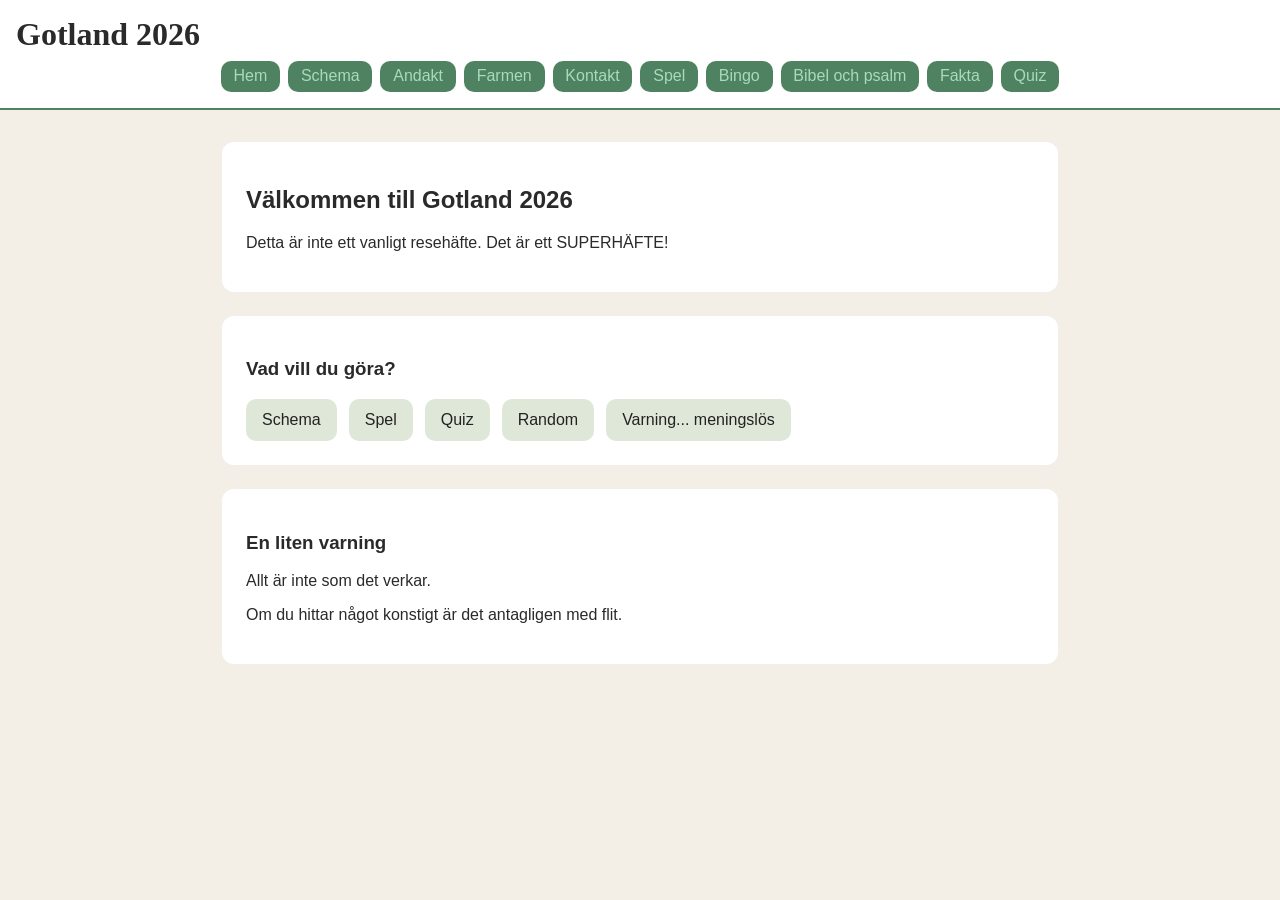
==== index.html @ 82729974 "Add files via upload" ====
<!DOCTYPE html>
<html lang="sv">
<head>
  <meta charset="UTF-8">
  <meta name="viewport" content="width=device-width, initial-scale=1.0">
  <title>Gotland 2026</title>
  <link rel="stylesheet" href="styles/style.css">
</head>
<body>
  <header>
    <h1>Gotland 2026</h1>
    <nav>
      <a aria-label="Hem" href="index.html">Hem</a>
      <a aria-label="Schema" href="schema.html">Schema</a>
      <a aria-label="Andakt" href="andakt.html">Andakt</a>
      <a aria-label="Farmen" href="farmen.html">Farmen</a>
      <a aria-label="Kontakt" href="kontakt.html">Kontakt</a>
      <a aria-label="Spel" href="spel.html">Spel</a>
      <a aria-label="Bingo" href="bingo.html">Bingo</a>
      <a aria-label="Bibel och psalm" href="bibel_och_psalm.html">Bibel och psalm</a>
      <a aria-label="Fakta" href="fakta.html">Fakta</a>
      <a aria-label="Quiz" href="quiz.html">Quiz</a>
    </nav>
  </header>

<main>

  <section>
    <h2>Välkommen till Gotland 2026</h2>
    <p>Detta är inte ett vanligt resehäfte. Det är ett SUPERHÄFTE!</p>
  </section>

  <section>
    <h3>Vad vill du göra?</h3>
    <div class="start-links">
    <a href="schema.html">Schema</a>
    <a href="spel.html">Spel</a>
    <a href="quiz.html">Quiz</a>
    <a href="fakta.html">Random</a>
    <button id="meaningless-btn" type="button">
  Varning... meningslös
</button></div>
  </section>

  <section>
    <h3>En liten varning</h3>
    <p>Allt är inte som det verkar.</p>
    <p>Om du hittar något konstigt är det antagligen med flit.</p>
  </section>

</main>

  <script src="scripts/main.js"></script>
</body>
</html>
---- styles/style.css ----
:root {
  /* 🎨 Färger */
   --color-bg: #f4efe6;
  --color-surface: #ffffff;
  --color-primary: #6b8f71;
  --color-secondary: #4f8261;
  --color-accent: #e6a85c;
  --color-text: #2a2a2a;

  --font-main: Arial, sans-serif;
  --font-heading: Georgia, serif;

  /* 📏 Storlekar */
  --radius: 10px;
  --spacing: 1rem;
}

* {
  box-sizing: border-box;
}

body {
  margin: 0;
  font-family: var(--font-main);
  background-color: var(--color-bg);
  color: var(--color-text);
}

header {
  background-color: var(--color-surface);
  padding: var(--spacing);
  border-bottom: 2px solid var(--color-secondary);
}

h1 {
  margin: 0 0 0.5rem 0;
  font-family: var(--font-heading);
}

nav {
  display: flex;
  flex-wrap: wrap;
  justify-content: center;
  gap: 0.5rem;
}

nav a {
  text-decoration: none;
  color: rgba(183, 235, 201, 0.849);
  background-color: var(--color-secondary);
  padding: 0.4rem 0.8rem;
  border-radius: var(--radius);
  transition: 0.2s;
}

nav a:hover {
  background-color: var(--color-accent);
}

main {
  max-width: 900px;
  margin: 0 auto;
  padding: 2rem;
}

section {
  background: white;
  padding: 1.5rem;
  border-radius: 12px;
  margin-bottom: 1.5rem;
}

.start-links {
  display: flex;
  flex-wrap: wrap;
  gap: 0.75rem;
}

.start-links a,
.start-links button {
  padding: 0.75rem 1rem;
  border: none;
  border-radius: 10px;
  background: #dfe8d8;
  color: #222;
  text-decoration: none;
  font: inherit;
  cursor: pointer;
}

#meaningless-btn.burning {
  background: #ff4d4d;
  color: white;
  box-shadow:
    0 0 10px #ff4d4d,
    0 0 20px #ff1a1a,
    0 0 40px #ff0000;
  animation: burnPulse 1s infinite;
}

@keyframes burnPulse {
  0% {
    box-shadow:
      0 0 5px #ff4d4d,
      0 0 10px #ff1a1a;
  }
  50% {
    box-shadow:
      0 0 20px #ff4d4d,
      0 0 40px #ff0000,
      0 0 60px #ff0000;
  }
  100% {
    box-shadow:
      0 0 5px #ff4d4d,
      0 0 10px #ff1a1a;
  }
}

@media screen and (max-width: 768px) {
  main {
    padding: 1rem;
  }
}
@media screen and (max-width: 480px) {
  nav {
    flex-direction: column;
  } 
}
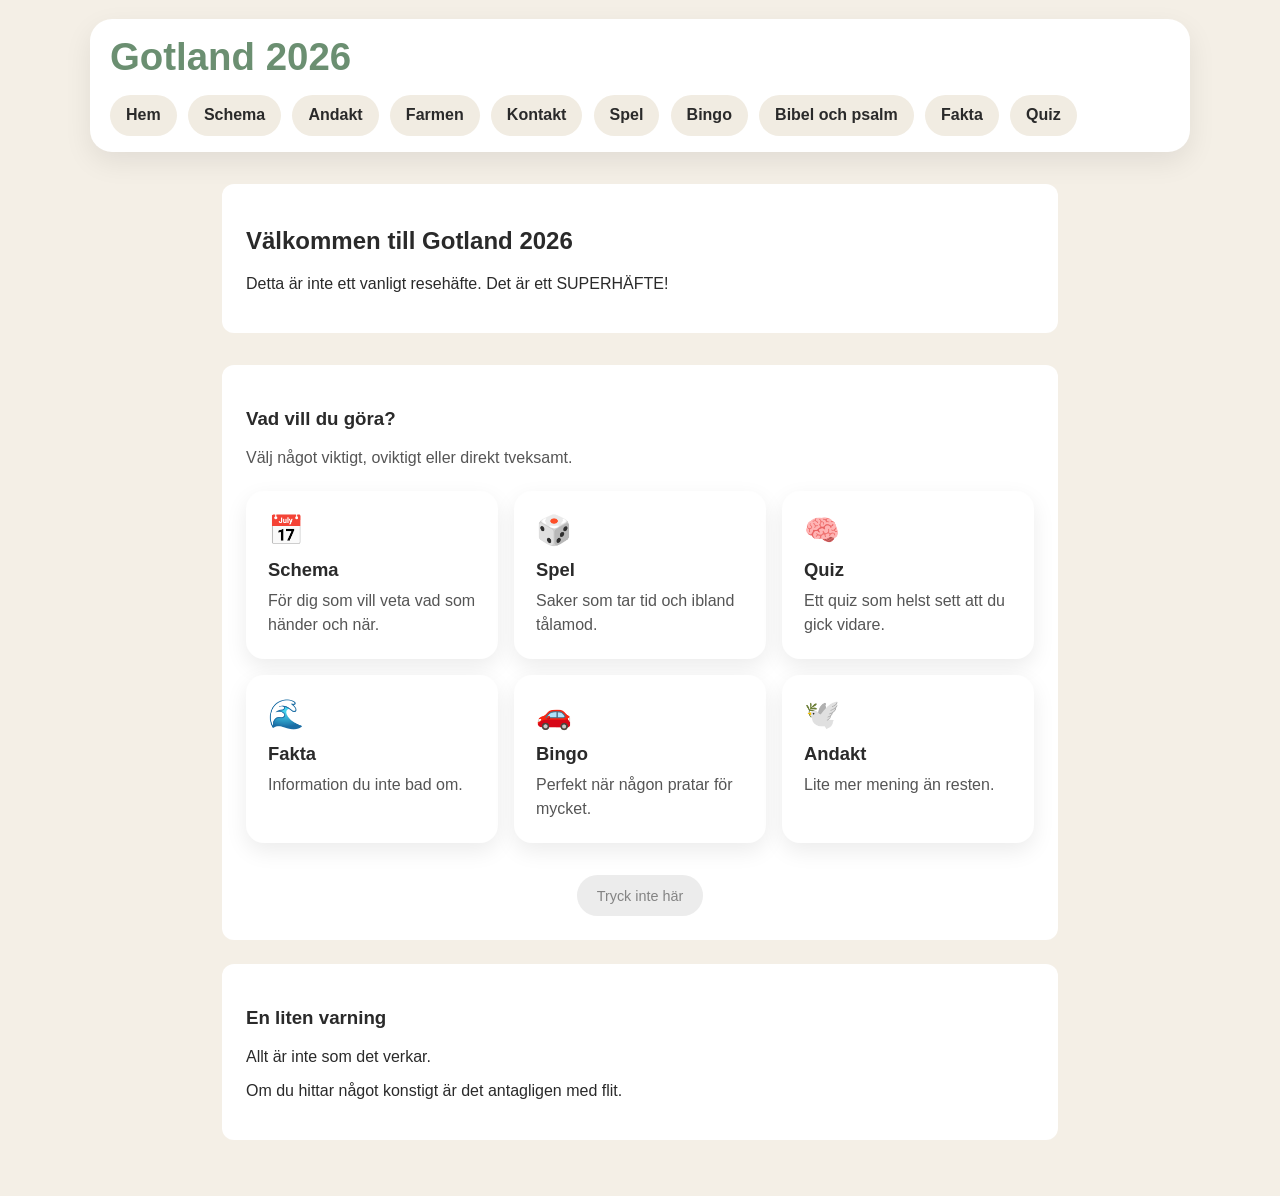
==== commit e09b186d: "Add files via upload" ====
--- a/index.html
+++ b/index.html
@@ -7,21 +7,21 @@
   <link rel="stylesheet" href="styles/style.css">
 </head>
 <body>
-  <header>
-    <h1>Gotland 2026</h1>
-    <nav>
-      <a aria-label="Hem" href="index.html">Hem</a>
-      <a aria-label="Schema" href="schema.html">Schema</a>
-      <a aria-label="Andakt" href="andakt.html">Andakt</a>
-      <a aria-label="Farmen" href="farmen.html">Farmen</a>
-      <a aria-label="Kontakt" href="kontakt.html">Kontakt</a>
-      <a aria-label="Spel" href="spel.html">Spel</a>
-      <a aria-label="Bingo" href="bingo.html">Bingo</a>
-      <a aria-label="Bibel och psalm" href="bibel_och_psalm.html">Bibel och psalm</a>
-      <a aria-label="Fakta" href="fakta.html">Fakta</a>
-      <a aria-label="Quiz" href="quiz.html">Quiz</a>
-    </nav>
-  </header>
+ <header>
+  <h1>Gotland 2026</h1>
+  <nav class="main-nav">
+    <a class="nav-link" aria-label="Hem" href="index.html">Hem</a>
+    <a class="nav-link" aria-label="Schema" href="schema.html">Schema</a>
+    <a class="nav-link" aria-label="Andakt" href="andakt.html">Andakt</a>
+    <a class="nav-link" aria-label="Farmen" href="farmen.html">Farmen</a>
+    <a class="nav-link" aria-label="Kontakt" href="kontakt.html">Kontakt</a>
+    <a class="nav-link" aria-label="Spel" href="spel.html">Spel</a>
+    <a class="nav-link" aria-label="Bingo" href="bingo.html">Bingo</a>
+    <a class="nav-link" aria-label="Bibel och psalm" href="bibel_och_psalm.html">Bibel och psalm</a>
+    <a class="nav-link" aria-label="Fakta" href="fakta.html">Fakta</a>
+    <a class="nav-link" aria-label="Quiz" href="quiz.html">Quiz</a>
+  </nav>
+</header>
 
 <main>
 
@@ -30,17 +30,53 @@
     <p>Detta är inte ett vanligt resehäfte. Det är ett SUPERHÄFTE!</p>
   </section>
 
-  <section>
-    <h3>Vad vill du göra?</h3>
-    <div class="start-links">
-    <a href="schema.html">Schema</a>
-    <a href="spel.html">Spel</a>
-    <a href="quiz.html">Quiz</a>
-    <a href="fakta.html">Random</a>
-    <button id="meaningless-btn" type="button">
-  Varning... meningslös
-</button></div>
-  </section>
+  <section class="start-section">
+  <h3>Vad vill du göra?</h3>
+  <p class="start-intro">Välj något viktigt, oviktigt eller direkt tveksamt.</p>
+
+  <div class="card-grid">
+    <a href="schema.html" class="start-card">
+      <span class="card-icon">📅</span>
+      <h4>Schema</h4>
+      <p>För dig som vill veta vad som händer och när.</p>
+    </a>
+
+    <a href="spel.html" class="start-card">
+      <span class="card-icon">🎲</span>
+      <h4>Spel</h4>
+      <p>Saker som tar tid och ibland tålamod.</p>
+    </a>
+
+    <a href="quiz.html" class="start-card">
+      <span class="card-icon">🧠</span>
+      <h4>Quiz</h4>
+      <p>Ett quiz som helst sett att du gick vidare.</p>
+    </a>
+
+    <a href="fakta.html" class="start-card strange-card">
+      <span class="card-icon">🌊</span>
+      <h4>Fakta</h4>
+      <p>Information du inte bad om.</p>
+    </a>
+
+    <a href="bingo.html" class="start-card">
+      <span class="card-icon">🚗</span>
+      <h4>Bingo</h4>
+      <p>Perfekt när någon pratar för mycket.</p>
+    </a>
+
+    <a href="andakt.html" class="start-card">
+      <span class="card-icon">🕊️</span>
+      <h4>Andakt</h4>
+      <p>Lite mer mening än resten.</p>
+    </a>
+  </div>
+
+  <!-- MENINGSLÖSA KNAPPEN -->
+  <div class="useless-container">
+    <button id="useless-btn">Tryck inte här</button>
+  </div>
+</section>
 
   <section>
     <h3>En liten varning</h3>
--- a/styles/style.css
+++ b/styles/style.css
@@ -27,40 +27,103 @@
 }
 
 header {
-  background-color: var(--color-surface);
-  padding: var(--spacing);
-  border-bottom: 2px solid var(--color-secondary);
-}
-
-h1 {
-  margin: 0 0 0.5rem 0;
-  font-family: var(--font-heading);
-}
-
-nav {
+  max-width: 1100px;
+  margin: 1.2rem auto 0;
+  padding: 1rem 1.25rem;
+  background: var(--color-surface);
+  border-radius: 22px;
+  box-shadow: 0 10px 28px rgba(0, 0, 0, 0.08);
+}
+
+header h1 {
+  margin: 0 0 1rem;
+  font-size: clamp(1.8rem, 3vw, 2.6rem);
+  color: var(--color-primary);
+}
+
+.main-nav {
   display: flex;
   flex-wrap: wrap;
-  justify-content: center;
-  gap: 0.5rem;
-}
-
-nav a {
+  gap: 0.7rem;
+}
+
+.nav-link {
+  display: inline-block;
+  padding: 0.7rem 1rem;
+  border-radius: 999px;
+  background: #f1ece2;
+  color: var(--color-text);
   text-decoration: none;
-  color: rgba(183, 235, 201, 0.849);
-  background-color: var(--color-secondary);
-  padding: 0.4rem 0.8rem;
-  border-radius: var(--radius);
-  transition: 0.2s;
-}
-
-nav a:hover {
-  background-color: var(--color-accent);
+  font-weight: 600;
+  transition: transform 0.15s ease, background 0.2s ease, box-shadow 0.2s ease;
+}
+
+.nav-link:hover {
+  background: var(--color-accent);
+  transform: translateY(-2px);
+  box-shadow: 0 6px 14px rgba(0, 0, 0, 0.1);
+}
+
+.nav-link.active {
+  background: var(--color-primary);
+  color: white;
 }
 
 main {
   max-width: 900px;
   margin: 0 auto;
   padding: 2rem;
+}
+
+.start-section {
+  margin-top: 2rem;
+}
+
+.start-intro {
+  margin-bottom: 1.5rem;
+  color: #555;
+}
+
+.card-grid {
+  display: grid;
+  grid-template-columns: repeat(auto-fit, minmax(220px, 1fr));
+  gap: 1rem;
+}
+
+.start-card {
+  display: block;
+  background: var(--color-surface);
+  color: var(--color-text);
+  text-decoration: none;
+  padding: 1.25rem;
+  border-radius: 18px;
+  box-shadow: 0 8px 22px rgba(0, 0, 0, 0.08);
+  transition: transform 0.18s ease, box-shadow 0.18s ease, background 0.18s ease;
+  border: 2px solid transparent;
+}
+
+.start-card:hover {
+  transform: translateY(-4px);
+  box-shadow: 0 14px 28px rgba(0, 0, 0, 0.12);
+  background: #fffdf8;
+  border-color: var(--color-accent);
+}
+
+.card-icon {
+  display: inline-block;
+  font-size: 1.8rem;
+  margin-bottom: 0.75rem;
+}
+
+.start-card h4 {
+  margin: 0 0 0.5rem;
+  font-size: 1.15rem;
+}
+
+.start-card p {
+  margin: 0;
+  line-height: 1.5;
+  color: #555;
 }
 
 section {
@@ -88,6 +151,29 @@
   cursor: pointer;
 }
 
+.useless-container {
+  margin-top: 2rem;
+  text-align: center;
+}
+
+#useless-btn {
+  padding: 0.8rem 1.2rem;
+  border-radius: 999px;
+  border: none;
+  background: #e0e0e0;
+  color: #333;
+  font-size: 0.9rem;
+  cursor: pointer;
+  opacity: 0.6;
+  transition: all 0.2s ease;
+}
+
+#useless-btn:hover {
+  opacity: 1;
+  transform: scale(1.05);
+  background: #ffd6d6;
+}
+
 #meaningless-btn.burning {
   background: #ff4d4d;
   color: white;
@@ -98,6 +184,24 @@
   animation: burnPulse 1s infinite;
 }
 
+.meaningless-page section {
+  border-left: 6px solid var(--color-accent);
+}
+
+.useless-facts li {
+  margin-bottom: 1rem;
+}
+
+.useless-facts strong {
+  display: block;
+  margin-bottom: 0.25rem;
+}
+
+.useless-facts span {
+  color: #555;
+}
+
+
 @keyframes burnPulse {
   0% {
     box-shadow:
@@ -127,3 +231,392 @@
     flex-direction: column;
   } 
 }
+
+/* =========================
+   QUIZ-STIL SOM PASSAR DIN CSS
+   Lägg under din vanliga CSS
+========================= */
+
+/* Valfri wrapper om du vill ha sidan scoped */
+.quiz-page {
+  background-color: var(--color-bg);
+  color: var(--color-text);
+}
+
+/* Quizens huvudbox */
+.quiz-app,
+.app {
+  max-width: 900px;
+  margin: 0 auto;
+  padding: 2rem;
+}
+
+/* Topprad */
+.topbar {
+  background: var(--color-surface);
+  border: 2px solid var(--color-secondary);
+  border-radius: 12px;
+  padding: 1rem;
+  margin-bottom: 1rem;
+}
+
+.topbar h1,
+#title {
+  margin: 0 0 0.75rem 0;
+  font-family: var(--font-heading);
+  color: var(--color-secondary);
+}
+
+/* Statusrad */
+.hud,
+.statusbar {
+  display: flex;
+  flex-wrap: wrap;
+  gap: 0.5rem;
+}
+
+.hud span,
+.statusbar span {
+  display: inline-block;
+  padding: 0.45rem 0.85rem;
+  background: #edf3eb;
+  border: 1px solid rgba(79, 130, 97, 0.25);
+  border-radius: var(--radius);
+  color: var(--color-text);
+  font-size: 0.95rem;
+}
+
+/* Quizkort */
+.card,
+.quiz-box {
+  background: var(--color-surface);
+  border-radius: 12px;
+  padding: 1.5rem;
+  border-left: 6px solid var(--color-primary);
+  box-shadow: 0 4px 14px rgba(0, 0, 0, 0.06);
+  transition:
+    transform 0.2s ease,
+    box-shadow 0.25s ease,
+    border-color 0.25s ease,
+    background-color 0.25s ease;
+}
+
+/* Humörtext */
+.mood {
+  margin-top: 0;
+  margin-bottom: 1rem;
+  color: var(--color-accent);
+  font-weight: bold;
+}
+
+/* Frågan */
+#question {
+  margin: 0 0 1.25rem 0;
+  font-family: var(--font-heading);
+  font-size: 1.7rem;
+  line-height: 1.3;
+  color: var(--color-text);
+}
+
+/* Svarsknappar */
+.answers {
+  display: grid;
+  gap: 0.75rem;
+}
+
+.answer-btn {
+  width: 100%;
+  text-align: left;
+  padding: 0.95rem 1rem;
+  border-radius: var(--radius);
+  border: 1px solid rgba(79, 130, 97, 0.25);
+  background: #f8f5ef;
+  color: var(--color-text);
+  font: inherit;
+  cursor: pointer;
+  transition:
+    transform 0.15s ease,
+    background-color 0.2s ease,
+    border-color 0.2s ease,
+    box-shadow 0.2s ease,
+    opacity 0.2s ease;
+}
+
+.answer-btn:hover {
+  background: #eef4eb;
+  border-color: var(--color-primary);
+  transform: translateY(-1px);
+}
+
+.answer-btn:disabled {
+  cursor: default;
+}
+
+/* Rätt/fel */
+.answer-btn.correct {
+  background: rgba(107, 143, 113, 0.18);
+  border-color: var(--color-primary);
+  box-shadow: 0 0 0 2px rgba(107, 143, 113, 0.12);
+}
+
+.answer-btn.wrong {
+  background: rgba(230, 168, 92, 0.18);
+  border-color: var(--color-accent);
+  box-shadow: 0 0 0 2px rgba(230, 168, 92, 0.10);
+}
+
+/* Feedback */
+.feedback {
+  min-height: 1.5rem;
+  margin-top: 1rem;
+  font-weight: bold;
+}
+
+.feedback.good {
+  color: var(--color-secondary);
+}
+
+.feedback.bad {
+  color: #9a4f2a;
+}
+
+/* Nästa / starta om */
+.next-btn,
+#restartBtn {
+  margin-top: 1rem;
+  padding: 0.75rem 1rem;
+  border: none;
+  border-radius: var(--radius);
+  background: var(--color-secondary);
+  color: rgba(255, 255, 255, 0.95);
+  font: inherit;
+  font-weight: bold;
+  cursor: pointer;
+  transition:
+    background-color 0.2s ease,
+    transform 0.15s ease,
+    box-shadow 0.2s ease;
+}
+
+.next-btn:hover,
+#restartBtn:hover {
+  background: var(--color-accent);
+  transform: translateY(-1px);
+}
+
+.hidden {
+  display: none;
+}
+
+/* Resultat */
+.result {
+  background: var(--color-surface);
+  border-radius: 12px;
+  padding: 1.5rem;
+  border-left: 6px solid var(--color-accent);
+  box-shadow: 0 4px 14px rgba(0, 0, 0, 0.06);
+}
+
+.result h2 {
+  margin-top: 0;
+  font-family: var(--font-heading);
+  color: var(--color-secondary);
+}
+
+.result p {
+  line-height: 1.6;
+}
+
+/* =========================
+   ARG-NIVÅER
+   Samma grundstil, men surare
+========================= */
+
+body.angry-1 {
+  background-color: #efe8dc;
+}
+
+body.angry-2 {
+  background-color: #ebe1d2;
+}
+
+body.angry-3 {
+  background-color: #e7d9c8;
+}
+
+body.angry-4 {
+  background-color: #e3d0bc;
+}
+
+/* Kortet blir mer aggressivt */
+.angry-level-1 {
+  border-left-color: var(--color-accent);
+}
+
+.angry-level-2 {
+  border-left-color: #cf8f4f;
+  box-shadow: 0 6px 18px rgba(230, 168, 92, 0.18);
+}
+
+.angry-level-3 {
+  border-left-color: #b96f4f;
+  box-shadow:
+    0 6px 20px rgba(185, 111, 79, 0.16),
+    0 0 0 1px rgba(185, 111, 79, 0.08);
+}
+
+.angry-level-4 {
+  border-left-color: #a14f4f;
+  box-shadow:
+    0 8px 24px rgba(161, 79, 79, 0.18),
+    0 0 0 1px rgba(161, 79, 79, 0.10);
+}
+
+/* Vid ilska blir toppraden också lite irriterad */
+body.angry-2 .topbar {
+  border-color: var(--color-accent);
+}
+
+body.angry-3 .topbar {
+  border-color: #b96f4f;
+}
+
+body.angry-4 .topbar {
+  border-color: #a14f4f;
+}
+
+/* Knappar blir varmare i tonen när quizet blir argt */
+body.angry-3 .answer-btn,
+body.angry-4 .answer-btn {
+  background: #faf4ec;
+}
+
+body.angry-4 .answer-btn:hover {
+  background: #f6eadf;
+  border-color: #a14f4f;
+}
+
+/* Startskärm för Motvilliga quizet */
+.start-screen {
+  text-align: center;
+}
+
+.start-screen h2 {
+  margin-top: 0;
+  font-family: var(--font-heading);
+  color: var(--color-secondary);
+}
+
+.start-screen p {
+  line-height: 1.6;
+}
+
+#startBtn.refuse-1 {
+  background: #d8e3d3;
+  color: #2a2a2a;
+}
+
+#startBtn.refuse-2 {
+  background: var(--color-accent);
+  color: white;
+  transform: rotate(-1deg);
+}
+
+#startBtn.refuse-3 {
+  background: #a14f4f;
+  color: white;
+  box-shadow: 0 0 0 3px rgba(161, 79, 79, 0.12);
+  transform: rotate(1deg) scale(1.03);
+}
+
+.start-btn-shake {
+  animation: shake 0.35s linear;
+}
+/* =========================
+   ANIMATIONER / SABOTAGE
+========================= */
+
+.shake {
+  animation: shake 0.35s linear;
+}
+
+.rage-pop {
+  animation: ragePop 0.25s ease;
+}
+
+.wiggle {
+  animation: wiggle 0.35s ease;
+}
+
+body.angry-4 .card,
+body.angry-4 .quiz-box {
+  animation: angryBreath 1.6s infinite;
+}
+
+@keyframes shake {
+  0% { transform: translateX(0); }
+  20% { transform: translateX(-6px); }
+  40% { transform: translateX(5px); }
+  60% { transform: translateX(-4px); }
+  80% { transform: translateX(2px); }
+  100% { transform: translateX(0); }
+}
+
+@keyframes ragePop {
+  0% { transform: scale(1); }
+  50% { transform: scale(1.015); }
+  100% { transform: scale(1); }
+}
+
+@keyframes wiggle {
+  0% { transform: rotate(0deg); }
+  25% { transform: rotate(-0.8deg); }
+  50% { transform: rotate(0.8deg); }
+  75% { transform: rotate(-0.4deg); }
+  100% { transform: rotate(0deg); }
+}
+
+@keyframes angryBreath {
+  0% {
+    box-shadow:
+      0 6px 18px rgba(161, 79, 79, 0.10),
+      0 0 0 1px rgba(161, 79, 79, 0.05);
+  }
+  50% {
+    box-shadow:
+      0 10px 24px rgba(161, 79, 79, 0.18),
+      0 0 0 1px rgba(161, 79, 79, 0.12);
+  }
+  100% {
+    box-shadow:
+      0 6px 18px rgba(161, 79, 79, 0.10),
+      0 0 0 1px rgba(161, 79, 79, 0.05);
+  }
+}
+
+/* =========================
+   MOBIL
+========================= */
+
+@media screen and (max-width: 768px) {
+  .quiz-app,
+  .app {
+    padding: 1rem;
+  }
+
+  #question {
+    font-size: 1.35rem;
+  }
+}
+
+@media screen and (max-width: 480px) {
+  .hud,
+  .statusbar {
+    flex-direction: column;
+    align-items: flex-start;
+  }
+
+  .answer-btn {
+    font-size: 0.95rem;
+  }
+}
